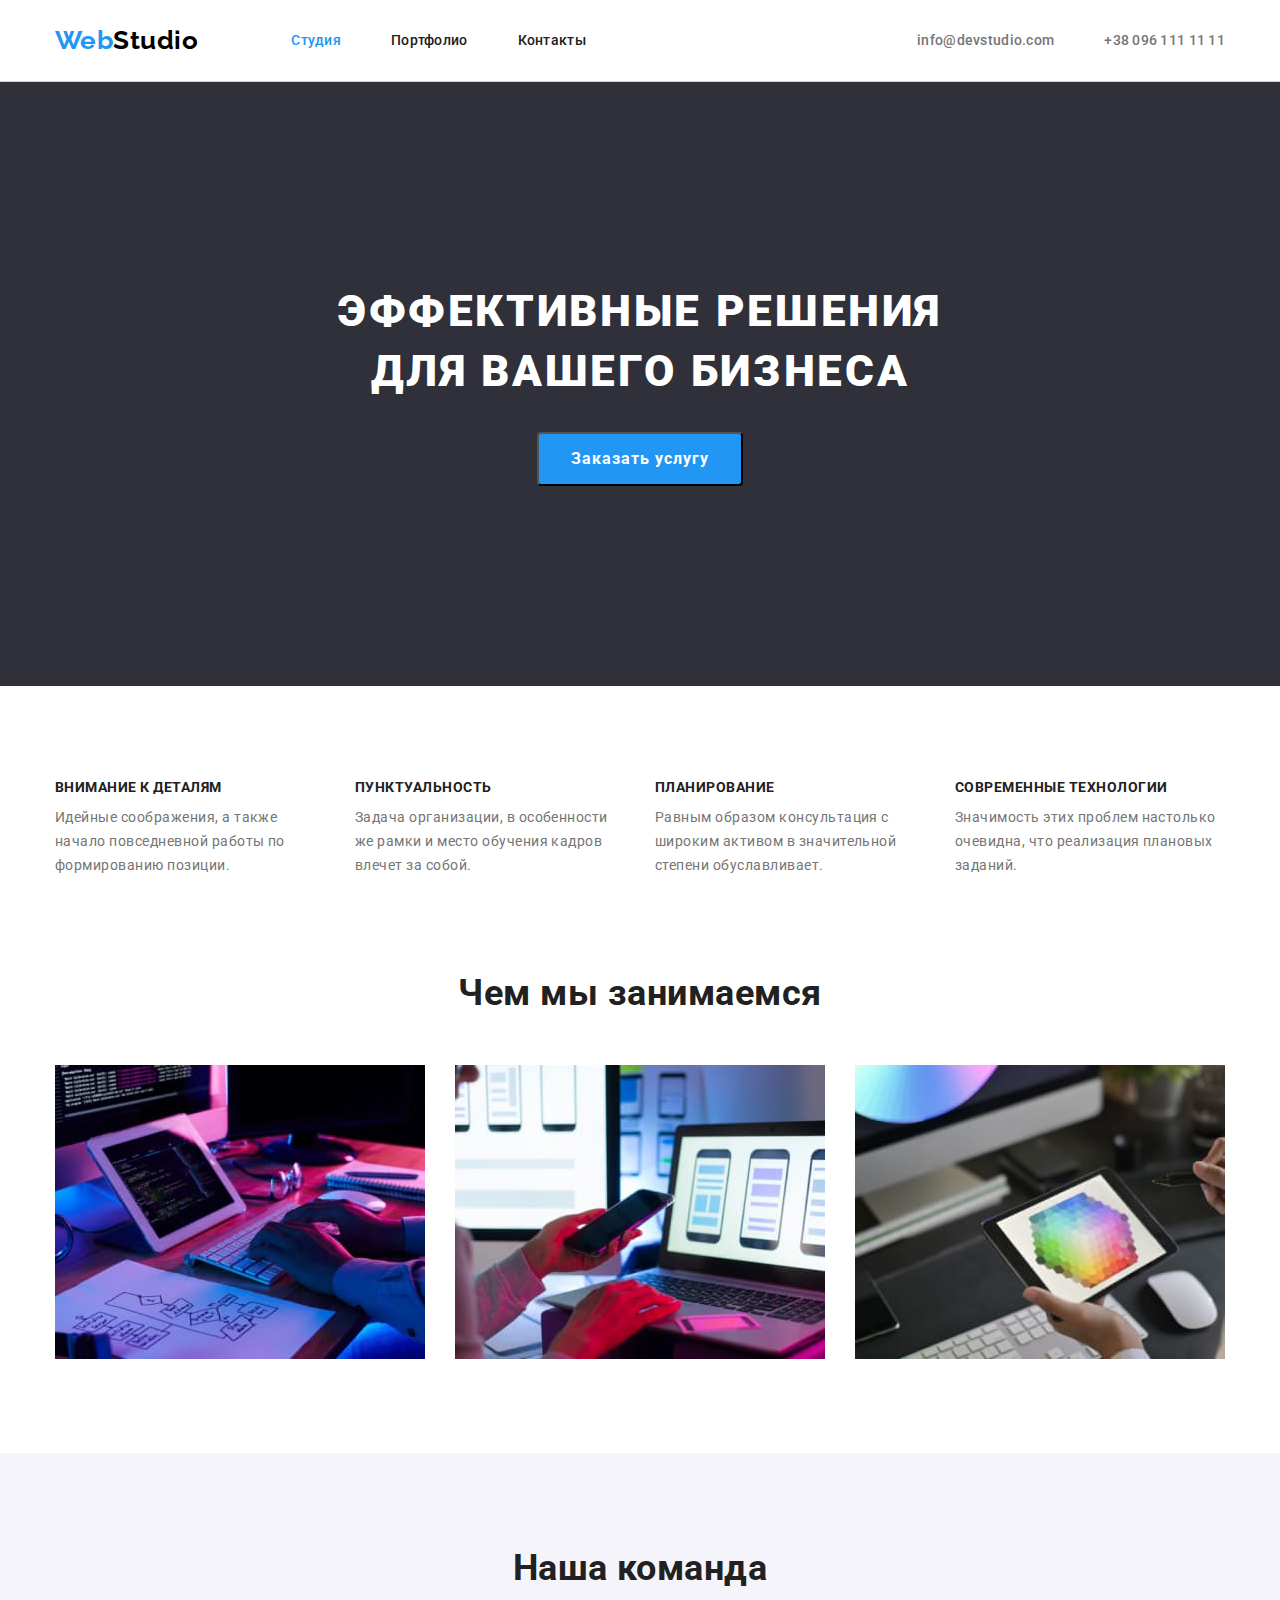
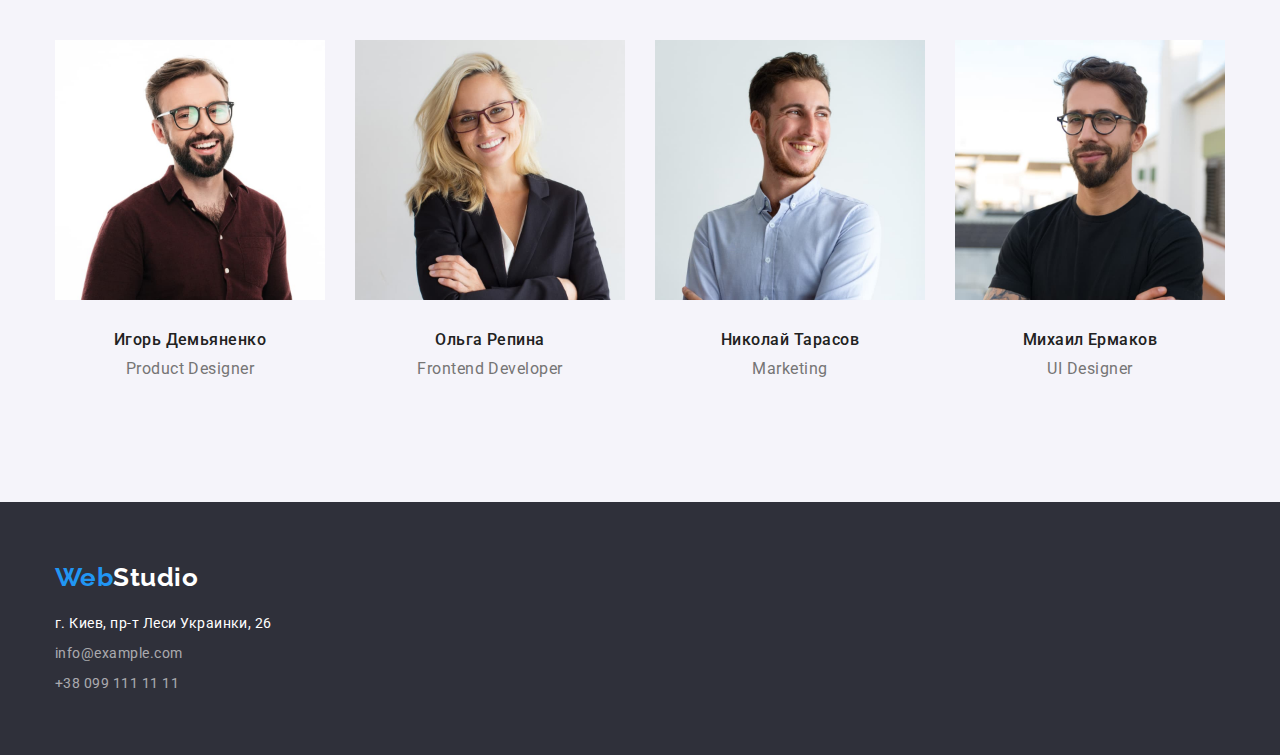
==== index.html @ 85ff2ab3 "Копія файлів з дз 3" ====
<!DOCTYPE html>
<html lang="ru">
<head>
    <meta charset="UTF-8">
    <meta http-equiv="X-UA-Compatible" content="IE=edge">
    <meta name="viewport" content="width=device-width, initial-scale=1.0">
    <link rel="preconnect" href="https://fonts.googleapis.com">
    <link rel="preconnect" href="https://fonts.gstatic.com" crossorigin>
    <link href="https://fonts.googleapis.com/css2?family=Raleway:wght@700&family=Roboto:wght@400;500;700;900&display=swap" rel="stylesheet">
    <link rel="stylesheet" href="https://cdnjs.cloudflare.com/ajax/libs/modern-normalize/1.1.0/modern-normalize.min.css">
    <title>WebStudio</title>
    <link rel="stylesheet" href="./css/styles.css"> 
</head>
<body>
    <header class="header-section">
    <div class="container header-container">
        <a href="" class="logo link" lang="en">Web<span class="header-logo">Studio</span></a>
        <nav>
            <ul class="list header-nav">
                <li class="nav-item"><a href="" class="header-link link current">Студия</a></li>
                <li class="nav-item"><a href="./portfolio.html" class="header-link link">Портфолио</a></li>
                <li class="nav-item"><a href="" class="header-link link">Контакты</a></li>
            </ul>
        </nav>
        <ul class="list header-cont">
            <li class="cont-item"><a href="malito:info@devstudio.com" class="header-contact link">info@devstudio.com</a></li>
            <li class="cont-item"><a href="tel:+380961111111" class="header-contact link">+38 096 111 11 11</a></li>
        </ul> 
    </div> 
    </header>
    <main>
        <section class="hero">
        <div class="container">
            <h1 class="hero-title">Эффективные решения<br>для вашего бизнеса</h1>
            <button type="button" class="button">Заказать услугу</button>
        </div>
        </section>
        <section class="section">
        <div class="container">
            <!-- Заголовок должен быть скрыт, в html <h2 hidden></h2> -->
            <h2 class="visualy-hidden">Особенности</h2>
            <ul class="list spesifics">
                <li class=" item-spesifics">
                    <h3 class="specifics-title">Внимание к деталям</h3>
                    <p class="specifics-text">Идейные соображения, а также начало повседневной работы по формированию позиции.</p>
                </li>
                <li class=" item-spesifics">
                    <h3 class="specifics-title">Пунктуальность</h3>
                    <p class="specifics-text">Задача организации, в особенности же рамки и место обучения кадров влечет за собой.</p>
                </li>
                <li class=" item-spesifics">
                    <h3 class="specifics-title">планирование</h3>
                    <p class="specifics-text">Равным образом консультация с широким активом в значительной степени обуславливает.</p>
                </li>
                <li class=" item-spesifics">
                    <h3 class="specifics-title">современные технологии</h3>
                    <p class="specifics-text">Значимость этих проблем настолько очевидна, что реализация плановых заданий.</p>
                </li>
            </ul>
        </div>
        </section>
        <section class="work">
        <div class="container">
            <h2 class="section-title">Чем мы занимаемся</h2>
            <ul class="list photo-work">
                <li class="photo-work-item"><img src="./images/box1.jpg" alt="Работа на планшете" width="370" height="294"></li>
                <li class="photo-work-item"><img src="./images/box2.jpg" alt="Работа с ноутом и телефоном" width="370" height="294"></li>
                <li class="photo-work-item"><img src="./images/box3.jpg" alt="Мозаика на планшете" width="370" height="294"></li>
            </ul>
        </div>
        </section>
        <section class="section team-section">
        <div class="container team">
            <h2 class="section-title">Наша команда</h2>
            <ul class="team-list list">
                <li class="team-item">
                    <img src="./images/img1.jpg" alt="Игорь Демьяненко" width="270" height="260">
                    <div class="team-cards">
                        <h3 class="photo-title">Игорь Демьяненко</h3>
                        <p class="photo-text" lang="en">Product Designer</p>
                    </div>
                </li>
                <li class="team-item">
                    <img src="./images/img2.jpg" alt="Ольга Репина" width="270" height="260">
                    <div class="team-cards">
                        <h3 class="photo-title">Ольга Репина</h3>
                        <p class="photo-text" lang="en">Frontend Developer</p>
                    </div>
                </li>
                <li class="team-item">
                    <img src="./images/img3.jpg" alt="Николай Тарасов" width="270" height="260">
                    <div class="team-cards">
                        <h3 class="photo-title">Николай Тарасов</h3>
                        <p class="photo-text" lang="en">Marketing</p>
                    </div>
                </li>
                <li class="team-item">
                    <img src="./images/img4.jpg" alt="Михаил Ермаков" width="270" height="260">
                    <div class="team-cards">
                        <h3 class="photo-title">Михаил Ермаков</h3>
                        <p class="photo-text" lang="en">UI Designer</p>
                    </div>
                </li>
            </ul>
        </div>
        </section>
    </main>
    <footer class="footer">
    <div class="container footer-section">
        <a href="" class="logo link logo-link" lang="en">Web<span class="footer-logo">Studio</span></a>
        <address>
            <ul class="list footer-list">
                <li class="footer-item"><a href="https://goo.gl/maps/xNYy4oC4myurMbKr9" class="footer-link link" target="_blank" rel="noopener noreferer nofollow">г. Киев, пр-т Леси Украинки, 26</a></li>
                <li class="footer-item"><a href="malito:info@example.com" class="footer-contact link">info@example.com</a></li>
                <li class="footer-item"><a href="tel:+380991111111" class="footer-contact link">+38 099 111 11 11</a></li>
            </ul>   
        </address>
    </div>
    </footer>
</body>
</html>
---- css/styles.css ----
/* цвет текста заголовков, ссылок #212121 */ 

/* основной цвет текста #757575 */

/* текст белый #FFFFFF */

/* цвет ссылок в футере тел., почта #FFFFFF99 */

/* цвет ссылок активных #2196F3 */

:root {
    --primary-text-color: #757575;
    --title-text-color: #212121;
    --accent-color: #2196F3;
    --light-text-color: #FFFFFF;
    --primary-bg-color: #FFFFFF;
    --dark-bg-color: #2F303A;
    --buttom-bg-color: #F5F4FA;  
}

html {
    box-sizing: border-box;
}

*,
*::before,
*::after {
    box-sizing: inherit;
}

body {
    font-family: Roboto, sans-serif;
    letter-spacing: 0.03em;
    background-color: var(--primary-bg-color);
    color: var(--primary-text-color);
}

h1,
h2,
h3,
h4,
h5,
h6,
p {
    margin: 0;
}

ul,
ol {
    padding-left: 0;
    margin: 0;
}
img {
    display: block;
}

.container {
    width: 1200px;
    padding-left: 15px;
    padding-right: 15px;
    margin: 0 auto;
    /* outline: 2px solid red; */
}
.list {
    list-style: none;
}
.link {
    text-decoration: none;
}
.visualy-hidden {
    position: absolute;
    white-space: nowrap;
    width: 1px;
    height: 1px;
    overflow: hidden;
    border: 0;
    padding: 0;
    clip: rect(0 0 0 0);
    clip-path: inset(50%);
    margin: -1px;
}
.section {
    padding-top: 94px;
    padding-bottom: 94px;
}
.logo {
    margin-right: 93px;
    color: var(--accent-color);
    font-family: 'Raleway';
    font-weight: 700;
    font-size: 26px;
    line-height: 1.2;
}

/* Header */

.header-section {
    padding: 25px 0px;
    border-bottom: 1px solid #cecece; 
}
.header-container {
    display: flex;
    align-items: center;
}
.header-logo {
    color: #000000;
} 
.header-nav {
    display: flex;
}
.header-nav .nav-item:not(:last-child) {
    margin-right: 50px;
}
.header-cont {
    display: flex;
    margin-left: auto;
}
.header-link {
    display: block;
    height: 16px;
    font-weight: 500;
    font-size: 14px;
    line-height: 1.14;
    letter-spacing: 0.02em;
    color: var(--title-text-color);
}
.header-link:hover,
.header-link:focus {
    color: var(--accent-color);
}
.current {
    color: var(--accent-color);
}
.header-cont .cont-item:not(:last-child) {
    margin-right: 50px;
}
.header-contact {
    font-weight: 500;
    font-size: 14px;
    line-height: 1.14;
    letter-spacing: 0.02em;
    color: var(--primary-text-color); 
}
.header-contact:hover,
.header-contact:focus {
    color: var(--accent-color);
}

/* Hero */
.hero {
    padding-top: 200px;
    padding-bottom: 200px;
    text-align: center;
    background-color: var(--dark-bg-color);
}
.hero-title {
    margin-bottom: 30px;
    font-weight: 900;
    font-size: 44px;
    line-height: 1.36;
    letter-spacing: 0.06em;
    text-transform: uppercase;
    color: var(--light-text-color);
}
.button {
    font-family: inherit;
    font-weight: 700;
    font-size: 16px;
    line-height: 1.88;
    letter-spacing: 0.06em;
    border-radius: 4px;
    padding: 10px 32px;
    color: var(--light-text-color);
    background-color: var(--accent-color);
    cursor: pointer;
}
.button-secondary {
    padding: 6px 22px;
    border-radius: 4px;
    border: transparent;
    font-family: inherit;
    font-weight: 500;
    font-size: 16px;
    line-height: 1.62;
    text-align: center;
    color: var(--title-text-color);
    background-color: var(--buttom-bg-color);
    cursor: pointer;
}
.button-secondary:hover,
.button-secondary:focus {
    color: var(--light-text-color);
    background-color: var(--accent-color);
}
.porfolio-button {
    display: flex;
    justify-content: center;
    margin-bottom: 50px;
}
.porfolio-button .portfolio-item-btn:not(:last-child) {
    margin-right: 8px;
}
/* Section Особенности*/
.spesifics {
    display: flex;
}
.spesifics .item-spesifics:not(:last-child) {
    margin-right: 30px;
}
.item-spesifics {
    width: 270px;
}
.section-title {
    margin-bottom: 50px;
    font-size: 36px;
    line-height: 1.2;
    text-align: center;
    color: var(--title-text-color);
}
/* Webstudio gallery*/

.specifics-title {
    margin-bottom: 10px;
    font-size: 14px;
    line-height: 1.14;
    text-transform: uppercase;
    color: var(--title-text-color);
}
.specifics-text {
    font-size: 14px;
    line-height: 1.71;
}
.work {
    padding-bottom: 94px;
}
.photo-work {
    display: flex;
}
.photo-work .photo-work-item:not(:last-child) {
   margin-right: 30px;
}
.team-section {
    background-color: #f5f4fa;
}
.team-list {
    display: flex;
}
.team-item {
    width: 270px;
}
.team-list .team-item:not(:last-child) {
    margin-right: 30px;
}
.team-cards {
    padding: 30px 0px;
}
.photo-title {
    margin-bottom: 10px;
    text-align: center;
    font-weight: 500;
    font-size: 16px;
    line-height: 1.2;
    color: var(--title-text-color);
}
.photo-text {
    text-align: center;
    font-size: 16px;
    line-height: 1.2;
}

/* Portfolio */

.portfolio-list {
    display: flex;
    flex-wrap: wrap;
    margin-left: -30px;
    margin-top: -30px;
}
.portfolio-item {
    width: calc(100% / 3 - 30px);
    margin-left: 30px;
    margin-top: 30px;
}
.portfolio-cards {
    padding: 20px 24px 20px;
    border: 1px solid #eeeeee;
    
}
.portfolio-title {
    height: 36px;
    margin-bottom: 4px;

    font-size: 18px;
    line-height: 2.0;
    letter-spacing: 0.06em;
    color: var(--title-text-color);
}
.portfolio-text {
    height: 30px;

    font-size: 16px;
    line-height: 1.88;
}

/* Footer */
.footer {
    padding: 60px 0px; 
    background-color: var(--dark-bg-color);
}

.logo-link {
    display: block;
    margin-bottom: 20px;
}
.footer-logo {
    color: #FFFFFF;
}

address {
    font-style: normal;
}
.footer-list .footer-item:not(:last-child) {
    margin-bottom: 9px;
}
.footer-item {
    height: 21px;
}
.footer-link {
    font-size: 14px;
    line-height: 1.71px;
    color: var(--light-text-color);
}
.footer-link:hover,
.footer-link:focus {
    color: var(--accent-color);
}
.footer-contact {
    font-size: 14px;
    line-height: 1.71px;
    color: rgba(255, 255, 255, 0.6);
}
.footer-contact:hover,
.footer-contact:focus {
    color: var(--accent-color)
}
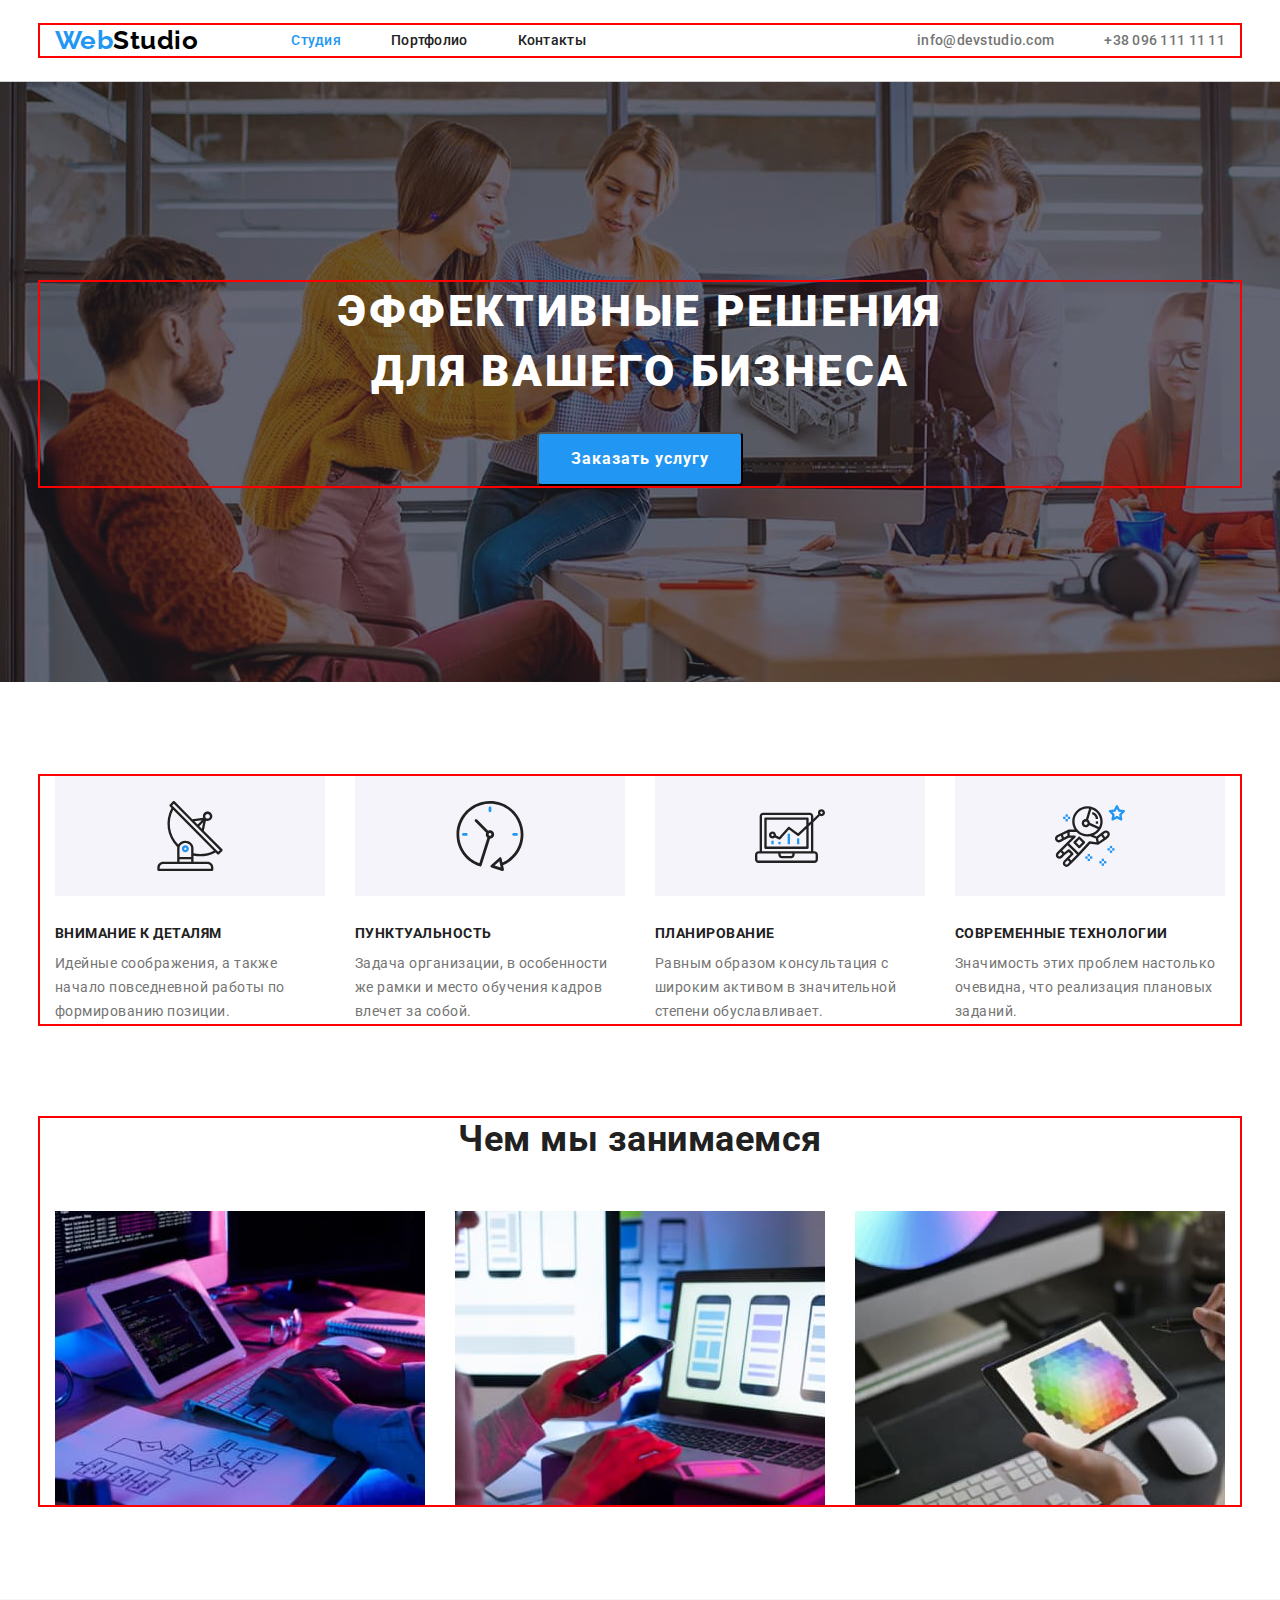
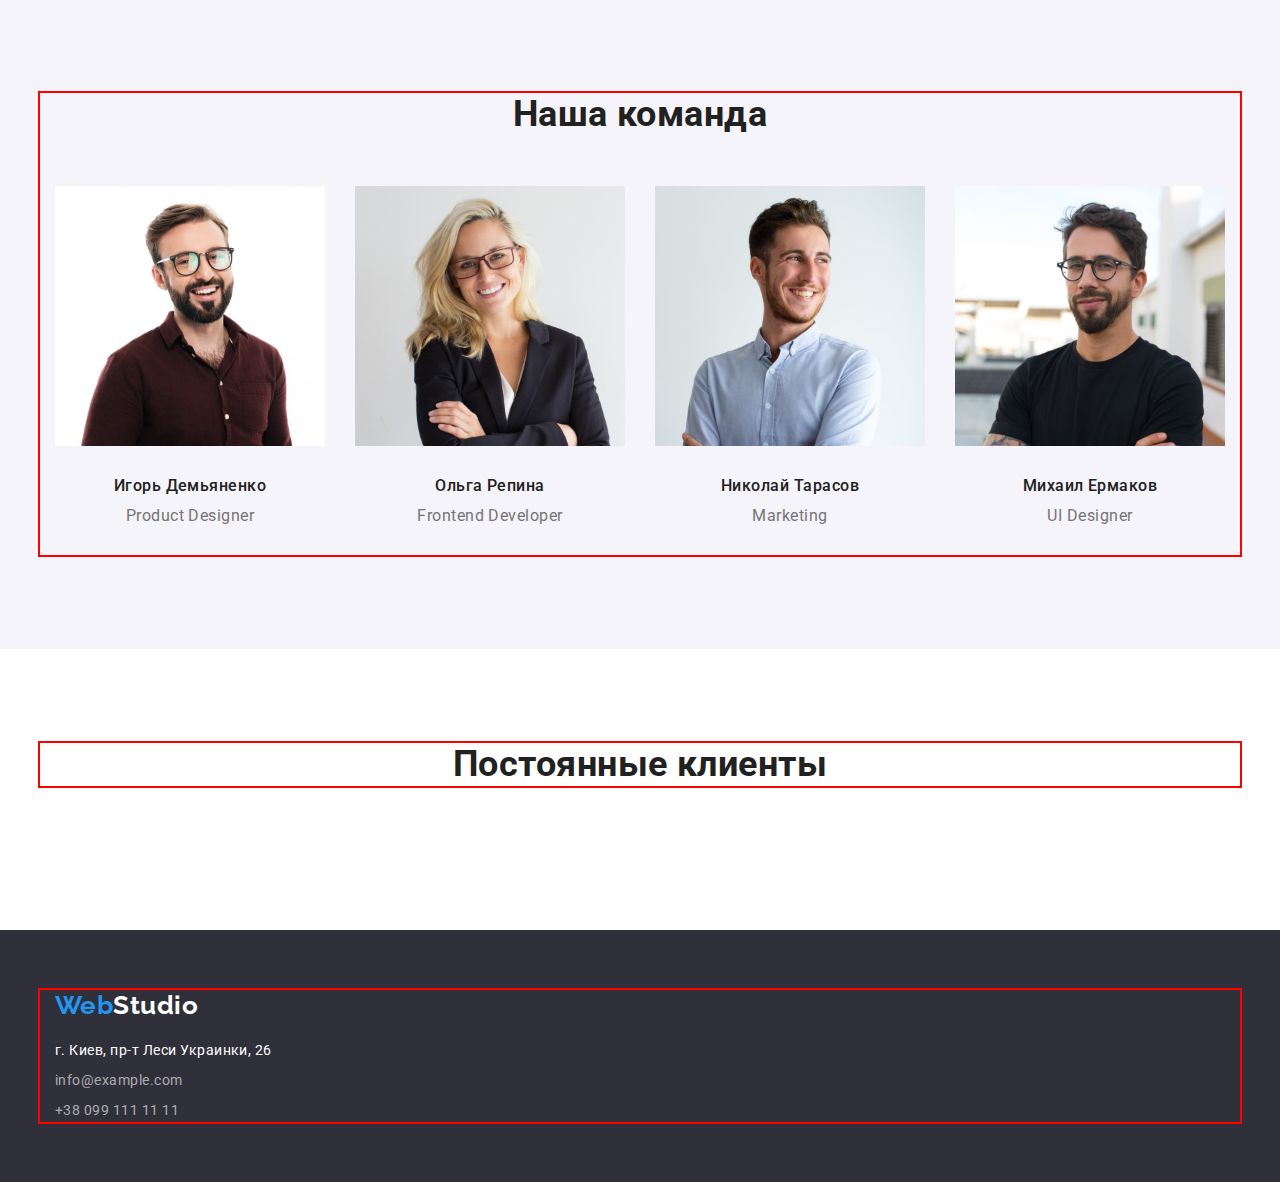
==== commit 74824e90: "Декорація hero, іконки секції 1" ====
--- a/index.html
+++ b/index.html
@@ -23,8 +23,8 @@
             </ul>
         </nav>
         <ul class="list header-cont">
-            <li class="cont-item"><a href="malito:info@devstudio.com" class="header-contact link">info@devstudio.com</a></li>
-            <li class="cont-item"><a href="tel:+380961111111" class="header-contact link">+38 096 111 11 11</a></li>
+            <li class="cont-item icon-envelope"><a href="malito:info@devstudio.com" class="header-contact link">info@devstudio.com</a></li>
+            <li class="cont-item icon-smartphone"><a href="tel:+380961111111" class="header-contact link">+38 096 111 11 11</a></li>
         </ul> 
     </div> 
     </header>
@@ -40,19 +40,19 @@
             <!-- Заголовок должен быть скрыт, в html <h2 hidden></h2> -->
             <h2 class="visualy-hidden">Особенности</h2>
             <ul class="list spesifics">
-                <li class=" item-spesifics">
+                <li class=" item-spesifics icon-antenna">
                     <h3 class="specifics-title">Внимание к деталям</h3>
                     <p class="specifics-text">Идейные соображения, а также начало повседневной работы по формированию позиции.</p>
                 </li>
-                <li class=" item-spesifics">
+                <li class=" item-spesifics icon-clock">
                     <h3 class="specifics-title">Пунктуальность</h3>
                     <p class="specifics-text">Задача организации, в особенности же рамки и место обучения кадров влечет за собой.</p>
                 </li>
-                <li class=" item-spesifics">
+                <li class=" item-spesifics icon-diagram">
                     <h3 class="specifics-title">планирование</h3>
                     <p class="specifics-text">Равным образом консультация с широким активом в значительной степени обуславливает.</p>
                 </li>
-                <li class=" item-spesifics">
+                <li class=" item-spesifics icon-astronaut">
                     <h3 class="specifics-title">современные технологии</h3>
                     <p class="specifics-text">Значимость этих проблем настолько очевидна, что реализация плановых заданий.</p>
                 </li>
@@ -104,6 +104,19 @@
             </ul>
         </div>
         </section>
+        <section class="section">
+            <div class="container clients">
+                <h2 class="section-title">Постоянные клиенты</h2>
+                <ul class="list">
+                    <li><a href=""></a></li>
+                    <li><a href=""></a></li>
+                    <li><a href=""></a></li>
+                    <li><a href=""></a></li>
+                    <li><a href=""></a></li>
+                    <li><a href=""></a></li>
+                </ul>
+            </div>
+        </section>
     </main>
     <footer class="footer">
     <div class="container footer-section">
--- a/css/styles.css
+++ b/css/styles.css
@@ -59,7 +59,7 @@
     padding-left: 15px;
     padding-right: 15px;
     margin: 0 auto;
-    /* outline: 2px solid red; */
+    outline: 2px solid red;
 }
 .list {
     list-style: none;
@@ -139,7 +139,7 @@
     font-size: 14px;
     line-height: 1.14;
     letter-spacing: 0.02em;
-    color: var(--primary-text-color); 
+    color: var(--primary-text-color);
 }
 .header-contact:hover,
 .header-contact:focus {
@@ -148,10 +148,19 @@
 
 /* Hero */
 .hero {
+    height: 600px;
+    max-width: 1600px;
+    margin-left: auto;
+    margin-right: auto;
     padding-top: 200px;
     padding-bottom: 200px;
     text-align: center;
-    background-color: var(--dark-bg-color);
+    background-color: #C4C4C4;
+    background-image: linear-gradient(
+        rgba(47, 48, 58, 0.4),
+        rgba(47, 48, 58, 0.4)
+        ),
+        url(../images/hero-bg.jpg);
 }
 .hero-title {
     margin-bottom: 30px;
@@ -210,6 +219,29 @@
 .item-spesifics {
     width: 270px;
 }
+.item-spesifics::before {
+   display: block;
+    content: "";
+    height: 120px;
+    margin-bottom: 30px;
+    /* outline: 1px solid #d71b1b; */
+    background-size: 70px;
+    background-repeat: no-repeat;
+    background-position: center;
+    background-color: var(--buttom-bg-color)
+}
+.item-spesifics.icon-antenna::before {
+    background-image: url(../images/antenna\ 1.svg);
+}
+.item-spesifics.icon-clock::before {
+    background-image: url(../images/clock\ 1.svg);
+}
+.item-spesifics.icon-diagram::before {
+    background-image: url(../images/diagram\ 1.svg);
+}
+.item-spesifics.icon-astronaut::before {
+    background-image: url(../images/astronaut\ 1.svg);
+}
 .section-title {
     margin-bottom: 50px;
     font-size: 36px;
@@ -267,6 +299,8 @@
     font-size: 16px;
     line-height: 1.2;
 }
+.clients {
+}
 
 /* Portfolio */
 
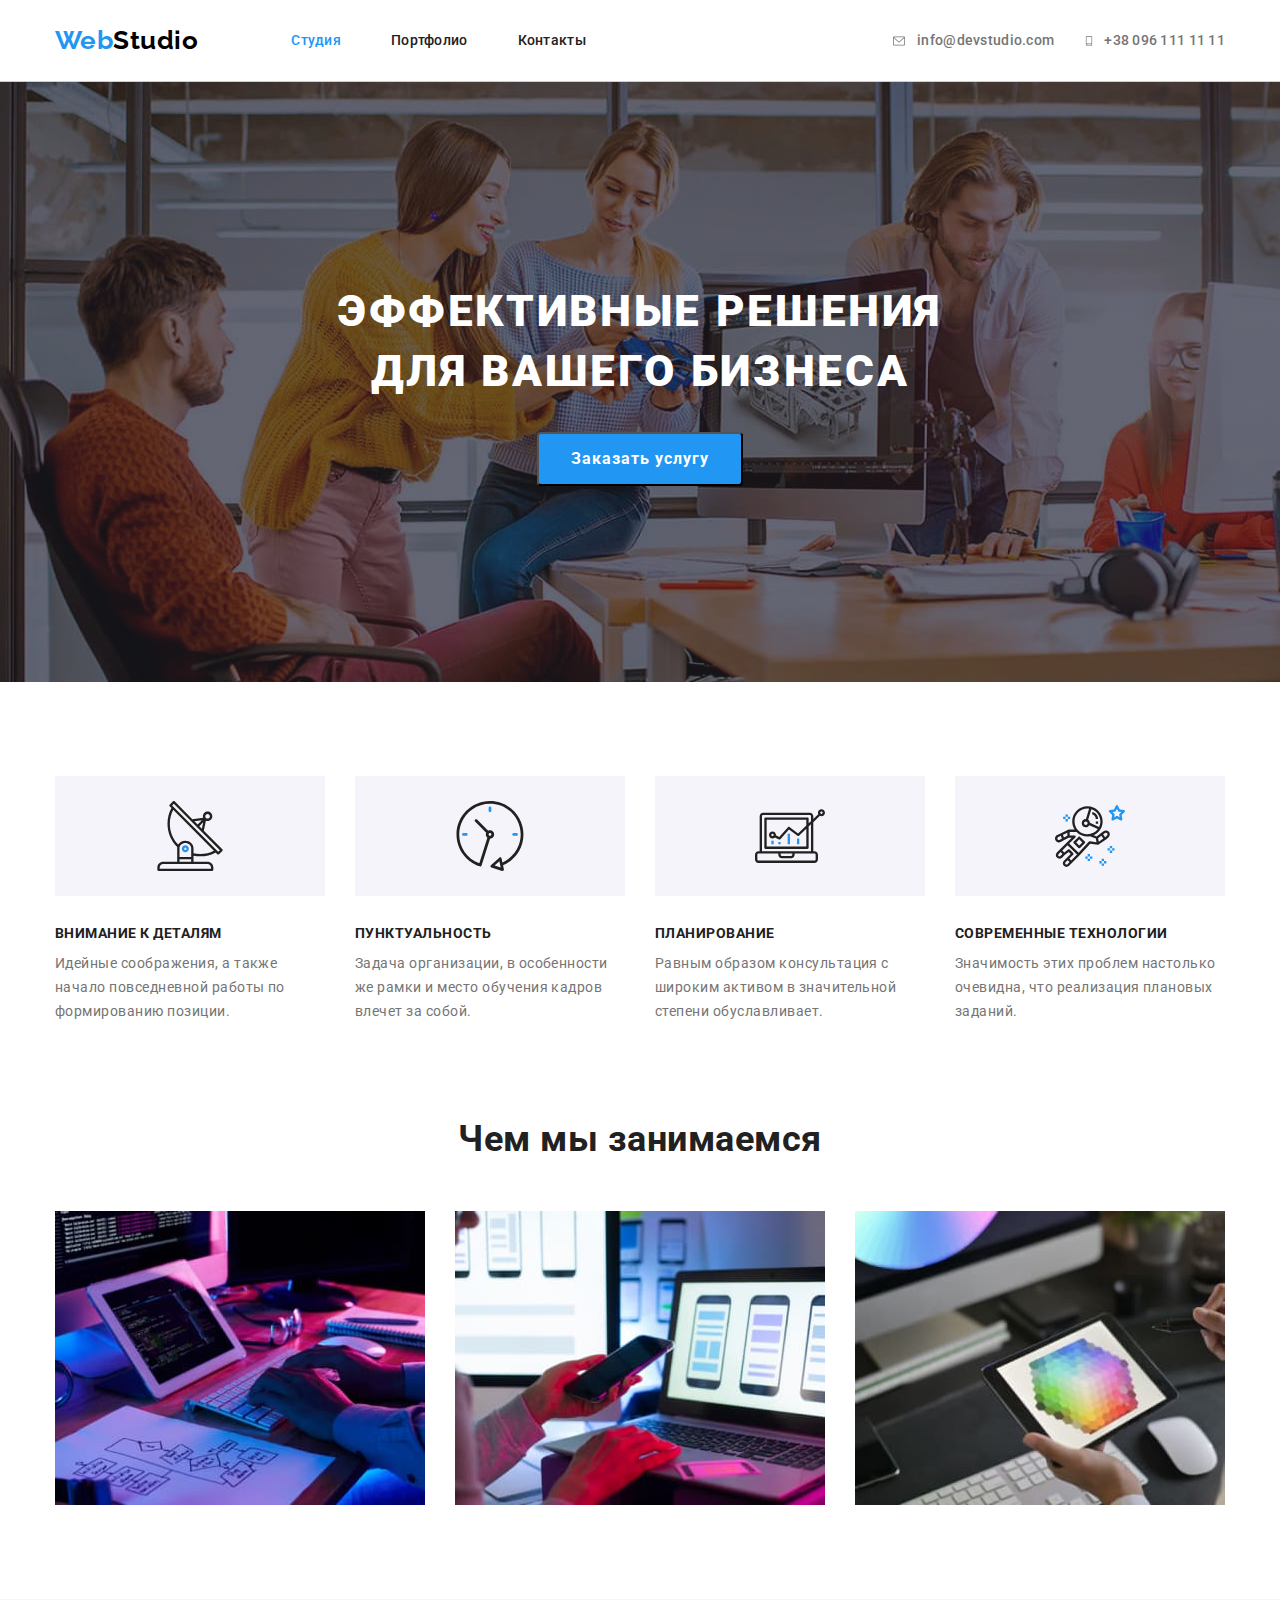
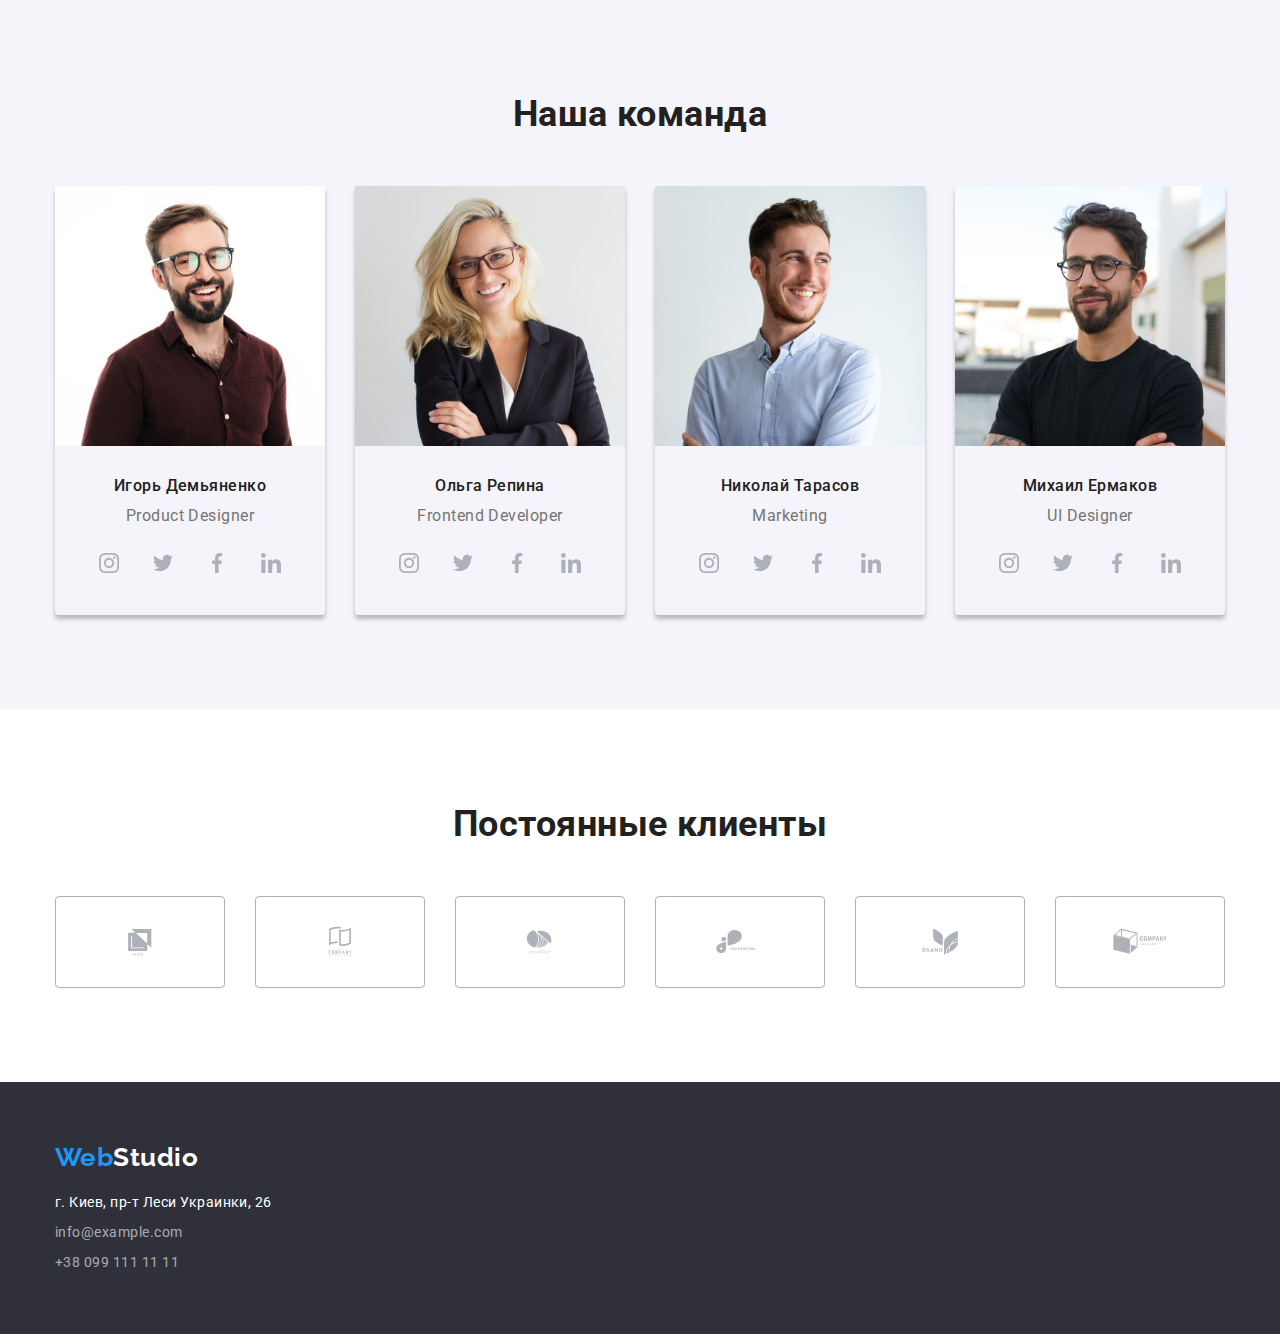
==== commit 824b13c2: "стилізація іконок, спрайт" ====
--- a/index.html
+++ b/index.html
@@ -23,8 +23,14 @@
             </ul>
         </nav>
         <ul class="list header-cont">
-            <li class="cont-item icon-envelope"><a href="malito:info@devstudio.com" class="header-contact link">info@devstudio.com</a></li>
-            <li class="cont-item icon-smartphone"><a href="tel:+380961111111" class="header-contact link">+38 096 111 11 11</a></li>
+            <li class="cont-item"><a href="malito:info@devstudio.com" class="header-contact link">
+                <svg class="icon-header" width="16" height="12">
+                    <use href="./images/icons.svg#icon-envelope"></use>
+                 </svg>info@devstudio.com</a></li>
+            <li class="cont-item"><a href="tel:+380961111111" class="header-contact link">
+                <svg class="icon-header" width="10" height="16">
+                    <use href="./images/icons.svg#icon-smartphone"></use>
+                </svg>+38 096 111 11 11</a></li>
         </ul> 
     </div> 
     </header>
@@ -40,19 +46,39 @@
             <!-- Заголовок должен быть скрыт, в html <h2 hidden></h2> -->
             <h2 class="visualy-hidden">Особенности</h2>
             <ul class="list spesifics">
-                <li class=" item-spesifics icon-antenna">
+                <li class=" item-spesifics">
+                    <div class="container-spesifics">
+                        <svg class="icon-spesifics" width="70" height="70">
+                            <use href="./images/icons.svg#icon-antenna"></use>
+                        </svg>
+                    </div>
                     <h3 class="specifics-title">Внимание к деталям</h3>
                     <p class="specifics-text">Идейные соображения, а также начало повседневной работы по формированию позиции.</p>
                 </li>
-                <li class=" item-spesifics icon-clock">
+                <li class=" item-spesifics">
+                    <div class="container-spesifics">
+                        <svg class="icon-spesifics" width="70" height="70">
+                            <use href="./images/icons.svg#icon-clock"></use>
+                        </svg>
+                    </div>
                     <h3 class="specifics-title">Пунктуальность</h3>
                     <p class="specifics-text">Задача организации, в особенности же рамки и место обучения кадров влечет за собой.</p>
                 </li>
-                <li class=" item-spesifics icon-diagram">
+                <li class=" item-spesifics">
+                    <div class="container-spesifics">
+                        <svg class="icon-spesifics" width="70" height="70">
+                            <use href="./images/icons.svg#icon-diagram"></use>
+                        </svg>
+                    </div>
                     <h3 class="specifics-title">планирование</h3>
                     <p class="specifics-text">Равным образом консультация с широким активом в значительной степени обуславливает.</p>
                 </li>
-                <li class=" item-spesifics icon-astronaut">
+                <li class=" item-spesifics">
+                    <div class="container-spesifics">
+                        <svg class="icon-spesifics" width="70" height="70">
+                            <use href="./images/icons.svg#icon-astronaut"></use>
+                        </svg>
+                    </div>
                     <h3 class="specifics-title">современные технологии</h3>
                     <p class="specifics-text">Значимость этих проблем настолько очевидна, что реализация плановых заданий.</p>
                 </li>
@@ -78,6 +104,36 @@
                     <div class="team-cards">
                         <h3 class="photo-title">Игорь Демьяненко</h3>
                         <p class="photo-text" lang="en">Product Designer</p>
+                        <ul class="team-soc-list list">
+                            <li class="team-soc">
+                                <a href="" class="team-soc-link">
+                                    <svg class="icon-soc-team" width="20" heigt="20">
+                                        <use href="./images/icons.svg#icon-instagram"></use>
+                                    </svg>
+                                </a>
+                             </li>
+                             <li class="team-soc">
+                                <a href="" class="team-soc-link">
+                                    <svg class="icon-soc-team" width="20" heigt="20">
+                                        <use href="./images/icons.svg#icon-twitter"></use>
+                                    </svg>
+                                </a>
+                             </li>
+                             <li class="team-soc">
+                                <a href="" class="team-soc-link">
+                                    <svg class="icon-soc-team" width="20" heigt="20">
+                                        <use href="./images/icons.svg#icon-facebook"></use>
+                                    </svg>
+                                </a>
+                             </li>
+                             <li class="team-soc">
+                                <a href="" class="team-soc-link">
+                                    <svg class="icon-soc-team" width="20" heigt="20">
+                                        <use href="./images/icons.svg#icon-linkedin"></use>
+                                    </svg>
+                                </a>
+                             </li>
+                        </ul>
                     </div>
                 </li>
                 <li class="team-item">
@@ -85,6 +141,36 @@
                     <div class="team-cards">
                         <h3 class="photo-title">Ольга Репина</h3>
                         <p class="photo-text" lang="en">Frontend Developer</p>
+                        <ul class="team-soc-list list">
+                            <li class="team-soc">
+                                <a href="" class="team-soc-link">
+                                    <svg class="icon-soc-team" width="20" heigt="20">
+                                        <use href="./images/icons.svg#icon-instagram"></use>
+                                    </svg>
+                                </a>
+                             </li>
+                             <li class="team-soc">
+                                <a href="" class="team-soc-link">
+                                    <svg class="icon-soc-team" width="20" heigt="20">
+                                        <use href="./images/icons.svg#icon-twitter"></use>
+                                    </svg>
+                                </a>
+                             </li>
+                             <li class="team-soc">
+                                <a href="" class="team-soc-link">
+                                    <svg class="icon-soc-team" width="20" heigt="20">
+                                        <use href="./images/icons.svg#icon-facebook"></use>
+                                    </svg>
+                                </a>
+                             </li>
+                             <li class="team-soc">
+                                <a href="" class="team-soc-link">
+                                    <svg class="icon-soc-team" width="20" heigt="20">
+                                        <use href="./images/icons.svg#icon-linkedin"></use>
+                                    </svg>
+                                </a>
+                             </li>
+                        </ul>
                     </div>
                 </li>
                 <li class="team-item">
@@ -92,6 +178,36 @@
                     <div class="team-cards">
                         <h3 class="photo-title">Николай Тарасов</h3>
                         <p class="photo-text" lang="en">Marketing</p>
+                        <ul class="team-soc-list list">
+                            <li class="team-soc">
+                                <a href="" class="team-soc-link">
+                                    <svg class="icon-soc-team" width="20" heigt="20">
+                                        <use href="./images/icons.svg#icon-instagram"></use>
+                                    </svg>
+                                </a>
+                             </li>
+                             <li class="team-soc">
+                                <a href="" class="team-soc-link">
+                                    <svg class="icon-soc-team" width="20" heigt="20">
+                                        <use href="./images/icons.svg#icon-twitter"></use>
+                                    </svg>
+                                </a>
+                             </li>
+                             <li class="team-soc">
+                                <a href="" class="team-soc-link">
+                                    <svg class="icon-soc-team" width="20" heigt="20">
+                                        <use href="./images/icons.svg#icon-facebook"></use>
+                                    </svg>
+                                </a>
+                             </li>
+                             <li class="team-soc">
+                                <a href="" class="team-soc-link">
+                                    <svg class="icon-soc-team" width="20" heigt="20">
+                                        <use href="./images/icons.svg#icon-linkedin"></use>
+                                    </svg>
+                                </a>
+                             </li>
+                        </ul>
                     </div>
                 </li>
                 <li class="team-item">
@@ -99,6 +215,36 @@
                     <div class="team-cards">
                         <h3 class="photo-title">Михаил Ермаков</h3>
                         <p class="photo-text" lang="en">UI Designer</p>
+                        <ul class="team-soc-list list">
+                            <li class="team-soc">
+                                <a href="" class="team-soc-link">
+                                    <svg class="icon-soc-team" width="20" heigt="20">
+                                        <use href="./images/icons.svg#icon-instagram"></use>
+                                    </svg>
+                                </a>
+                             </li>
+                             <li class="team-soc">
+                                <a href="" class="team-soc-link">
+                                    <svg class="icon-soc-team" width="20" heigt="20">
+                                        <use href="./images/icons.svg#icon-twitter"></use>
+                                    </svg>
+                                </a>
+                             </li>
+                             <li class="team-soc">
+                                <a href="" class="team-soc-link">
+                                    <svg class="icon-soc-team" width="20" heigt="20">
+                                        <use href="./images/icons.svg#icon-facebook"></use>
+                                    </svg>
+                                </a>
+                             </li>
+                             <li class="team-soc">
+                                <a href="" class="team-soc-link">
+                                    <svg class="icon-soc-team" width="20" heigt="20">
+                                        <use href="./images/icons.svg#icon-linkedin"></use>
+                                    </svg>
+                                </a>
+                             </li>
+                        </ul>
                     </div>
                 </li>
             </ul>
@@ -107,13 +253,49 @@
         <section class="section">
             <div class="container clients">
                 <h2 class="section-title">Постоянные клиенты</h2>
-                <ul class="list">
-                    <li><a href=""></a></li>
-                    <li><a href=""></a></li>
-                    <li><a href=""></a></li>
-                    <li><a href=""></a></li>
-                    <li><a href=""></a></li>
-                    <li><a href=""></a></li>
+                <ul class="list client-list">
+                    <li class="client-item">
+                        <a href="" class="client-link">
+                            <svg class="icon-client" width="106" height="60">
+                                <use href="./images/icons.svg#icon-Logo1"></use>
+                            </svg>
+                         </a>
+                    </li>
+                    <li class="client-item">
+                        <a href="" class="client-link">
+                            <svg class="icon-client" width="106" height="60">
+                                <use href="./images/icons.svg#icon-Logo2"></use>
+                            </svg>
+                         </a>
+                    </li>
+                    <li class="client-item">
+                        <a href="" class="client-link">
+                            <svg class="icon-client" width="106" height="60">
+                                <use href="./images/icons.svg#icon-Logo3"></use>
+                            </svg>
+                         </a>
+                    </li>
+                    <li class="client-item">
+                        <a href="" class="client-link">
+                            <svg class="icon-client" width="106" height="60">
+                                <use href="./images/icons.svg#icon-Logo4"></use>
+                            </svg>
+                         </a>
+                    </li>
+                    <li class="client-item">
+                        <a href="" class="client-link">
+                            <svg class="icon-client" width="106" height="60">
+                                <use href="./images/icons.svg#icon-Logo5"></use>
+                            </svg>
+                         </a>
+                    </li>
+                    <li class="client-item">
+                        <a href="" class="client-link">
+                            <svg class="icon-client" width="106" height="60">
+                                <use href="./images/icons.svg#icon-Logo6"></use>
+                            </svg>
+                         </a>
+                    </li>
                 </ul>
             </div>
         </section>
--- a/css/styles.css
+++ b/css/styles.css
@@ -59,7 +59,7 @@
     padding-left: 15px;
     padding-right: 15px;
     margin: 0 auto;
-    outline: 2px solid red;
+    /* outline: 2px solid red; */
 }
 .list {
     list-style: none;
@@ -132,9 +132,11 @@
     color: var(--accent-color);
 }
 .header-cont .cont-item:not(:last-child) {
-    margin-right: 50px;
+    margin-right: 30px;
 }
 .header-contact {
+    display: flex;
+    align-items: center;
     font-weight: 500;
     font-size: 14px;
     line-height: 1.14;
@@ -144,6 +146,10 @@
 .header-contact:hover,
 .header-contact:focus {
     color: var(--accent-color);
+}
+.icon-header {
+    margin-right: 10px;
+    fill: currentColor;
 }
 
 /* Hero */
@@ -200,6 +206,7 @@
 .button-secondary:focus {
     color: var(--light-text-color);
     background-color: var(--accent-color);
+    box-shadow: 0px 4px 4px 0px rgba(0, 0, 0, 0.25);
 }
 .porfolio-button {
     display: flex;
@@ -219,28 +226,14 @@
 .item-spesifics {
     width: 270px;
 }
-.item-spesifics::before {
-   display: block;
-    content: "";
+.container-spesifics {
+    display: flex;
     height: 120px;
+    justify-content: center;
+    align-items: center;
     margin-bottom: 30px;
-    /* outline: 1px solid #d71b1b; */
-    background-size: 70px;
-    background-repeat: no-repeat;
-    background-position: center;
-    background-color: var(--buttom-bg-color)
-}
-.item-spesifics.icon-antenna::before {
-    background-image: url(../images/antenna\ 1.svg);
-}
-.item-spesifics.icon-clock::before {
-    background-image: url(../images/clock\ 1.svg);
-}
-.item-spesifics.icon-diagram::before {
-    background-image: url(../images/diagram\ 1.svg);
-}
-.item-spesifics.icon-astronaut::before {
-    background-image: url(../images/astronaut\ 1.svg);
+    background-color: var(--buttom-bg-color); 
+
 }
 .section-title {
     margin-bottom: 50px;
@@ -279,6 +272,8 @@
 }
 .team-item {
     width: 270px;
+    box-shadow: 0px 4px 4px 0px rgba(0, 0, 0, 0.25);
+    border-radius: 4px;
 }
 .team-list .team-item:not(:last-child) {
     margin-right: 30px;
@@ -295,13 +290,70 @@
     color: var(--title-text-color);
 }
 .photo-text {
+    margin-bottom: 16px;
     text-align: center;
     font-size: 16px;
     line-height: 1.2;
 }
-.clients {
-}
-
+.team-soc-list {
+    display: flex;
+    justify-content: center;
+}
+.team-soc {
+    display: flex;
+}
+.team-soc + .team-soc {
+    margin-left: 10px;
+}
+.team-soc-link {
+    display: flex;
+    justify-content: center;
+    width: 44px;
+    height: 44px;
+    border-radius: 50%;
+    color: #afb1b8;
+}
+.team-soc-link:hover {
+    background-color: var(--accent-color);
+    color: #FFFFFF;
+}
+.icon-soc-team {
+    fill: currentColor;
+}
+.icon-soc-team:hover {
+    fill: currentColor;
+}
+/* .icon-soc-team:hover {
+    fill: currentColor; */
+/* } */
+/* Постоянные клиенты */
+.client-list {
+    display: flex;
+}
+.client-item + .client-item {
+    margin-left: 30px;
+}
+.client-link {
+    display: flex;
+    width: 170px;
+    height: 92px;
+    border: 1px solid #afb1b8;
+    border-radius: 4px;
+    justify-content: center;
+    align-items: center;
+    cursor: pointer;
+    color: #afb1b8;
+}
+.client-link:hover {
+    border: solid var(--accent-color);
+    color: var(--accent-color);
+}
+.icon-client {
+    fill: currentColor;
+}
+.icon-client:hover {
+    fill: currentColor;
+}
 /* Portfolio */
 
 .portfolio-list {
@@ -315,9 +367,14 @@
     margin-left: 30px;
     margin-top: 30px;
 }
+.portfolio-item:hover {
+    cursor: pointer;
+    box-shadow: 0px 4px 4px 0px rgba(0, 0, 0, 0.25);
+}
 .portfolio-cards {
     padding: 20px 24px 20px;
     border: 1px solid #eeeeee;
+    border-top: none;
     
 }
 .portfolio-title {
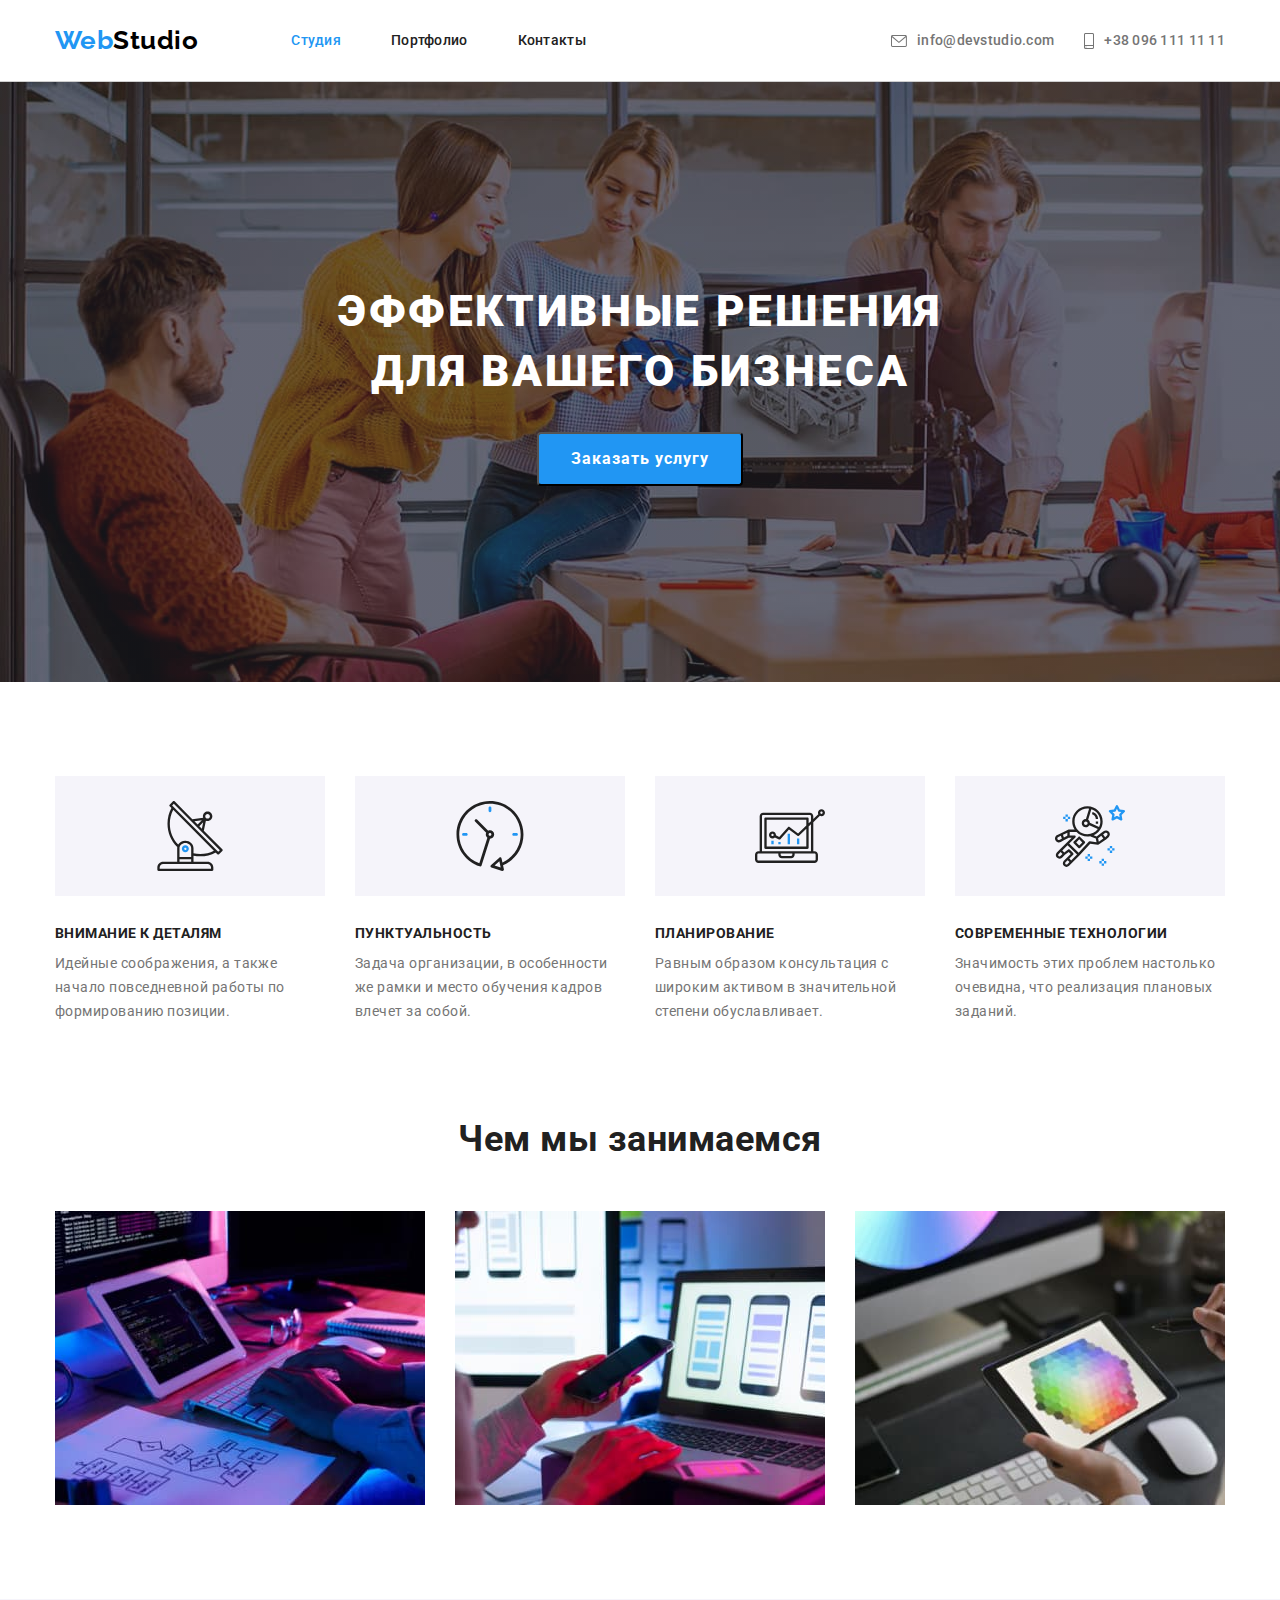
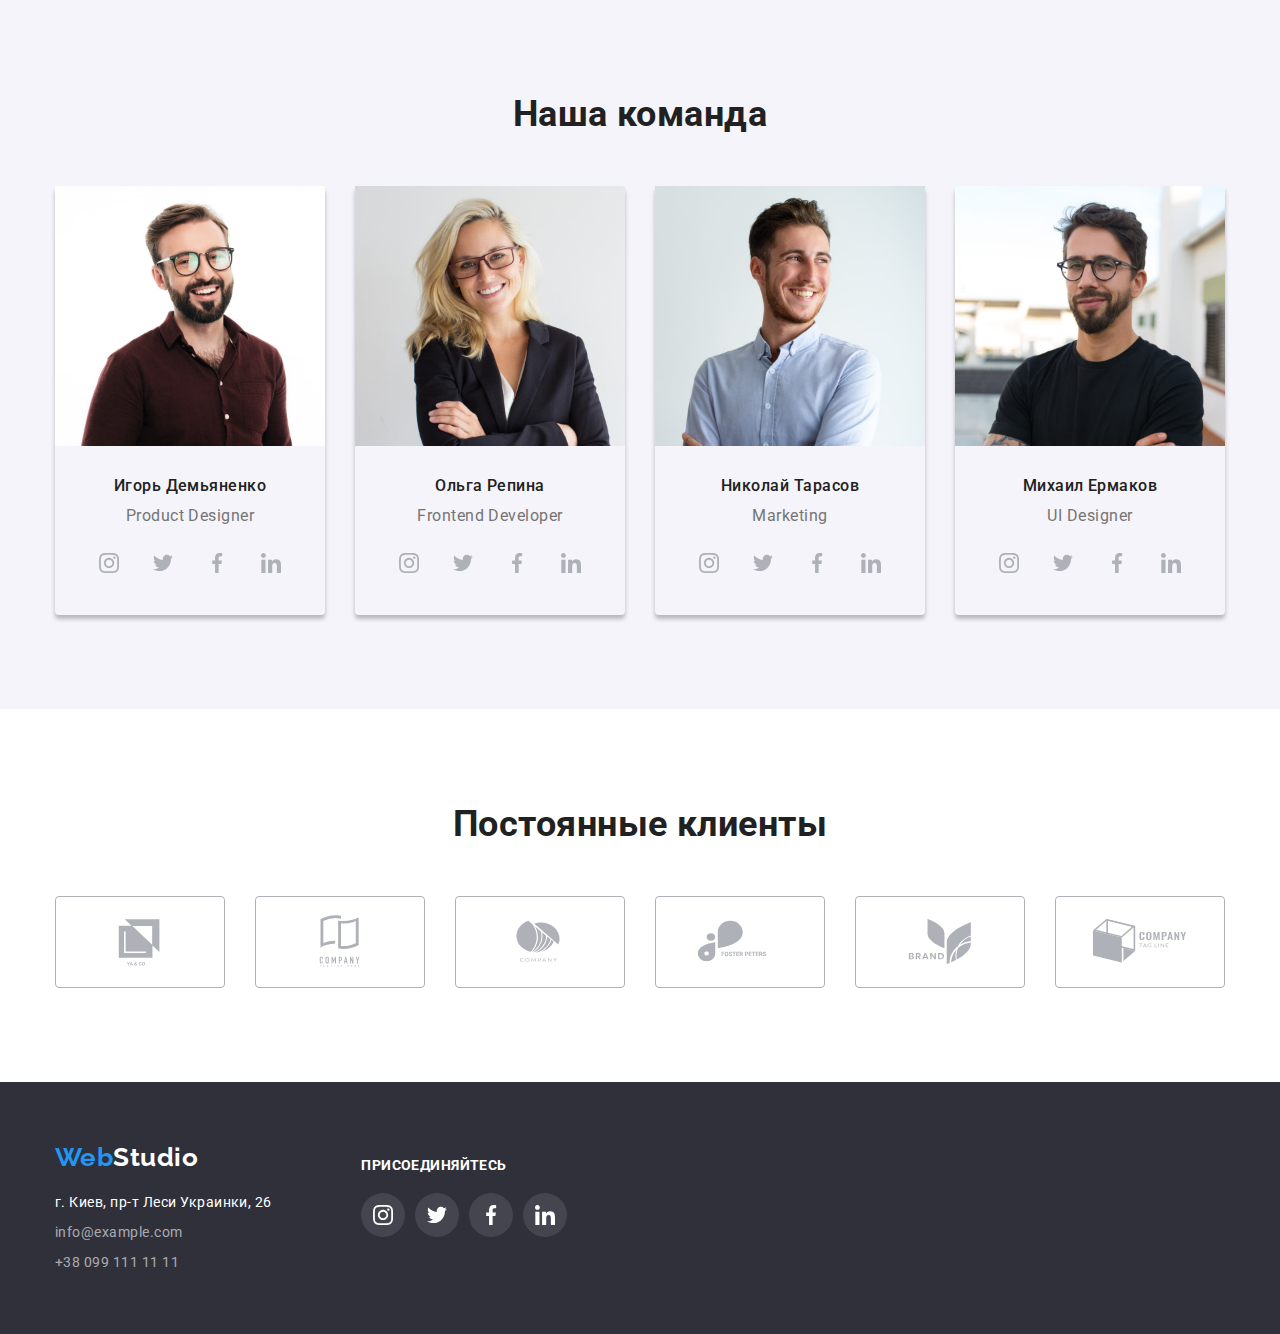
==== commit c547dbb4: "ДЗ 4 повна версія" ====
--- a/index.html
+++ b/index.html
@@ -107,28 +107,28 @@
                         <ul class="team-soc-list list">
                             <li class="team-soc">
                                 <a href="" class="team-soc-link">
-                                    <svg class="icon-soc-team" width="20" heigt="20">
+                                    <svg class="icon-soc-team" width="20" height="20">
                                         <use href="./images/icons.svg#icon-instagram"></use>
                                     </svg>
                                 </a>
                              </li>
                              <li class="team-soc">
                                 <a href="" class="team-soc-link">
-                                    <svg class="icon-soc-team" width="20" heigt="20">
+                                    <svg class="icon-soc-team" width="20" height="20">
                                         <use href="./images/icons.svg#icon-twitter"></use>
                                     </svg>
                                 </a>
                              </li>
                              <li class="team-soc">
                                 <a href="" class="team-soc-link">
-                                    <svg class="icon-soc-team" width="20" heigt="20">
+                                    <svg class="icon-soc-team" width="20" height="20">
                                         <use href="./images/icons.svg#icon-facebook"></use>
                                     </svg>
                                 </a>
                              </li>
                              <li class="team-soc">
                                 <a href="" class="team-soc-link">
-                                    <svg class="icon-soc-team" width="20" heigt="20">
+                                    <svg class="icon-soc-team" width="20" height="20">
                                         <use href="./images/icons.svg#icon-linkedin"></use>
                                     </svg>
                                 </a>
@@ -144,28 +144,28 @@
                         <ul class="team-soc-list list">
                             <li class="team-soc">
                                 <a href="" class="team-soc-link">
-                                    <svg class="icon-soc-team" width="20" heigt="20">
+                                    <svg class="icon-soc-team" width="20" height="20">
                                         <use href="./images/icons.svg#icon-instagram"></use>
                                     </svg>
                                 </a>
                              </li>
                              <li class="team-soc">
                                 <a href="" class="team-soc-link">
-                                    <svg class="icon-soc-team" width="20" heigt="20">
+                                    <svg class="icon-soc-team" width="20" height="20">
                                         <use href="./images/icons.svg#icon-twitter"></use>
                                     </svg>
                                 </a>
                              </li>
                              <li class="team-soc">
                                 <a href="" class="team-soc-link">
-                                    <svg class="icon-soc-team" width="20" heigt="20">
+                                    <svg class="icon-soc-team" width="20" height="20">
                                         <use href="./images/icons.svg#icon-facebook"></use>
                                     </svg>
                                 </a>
                              </li>
                              <li class="team-soc">
                                 <a href="" class="team-soc-link">
-                                    <svg class="icon-soc-team" width="20" heigt="20">
+                                    <svg class="icon-soc-team" width="20" height="20">
                                         <use href="./images/icons.svg#icon-linkedin"></use>
                                     </svg>
                                 </a>
@@ -181,28 +181,28 @@
                         <ul class="team-soc-list list">
                             <li class="team-soc">
                                 <a href="" class="team-soc-link">
-                                    <svg class="icon-soc-team" width="20" heigt="20">
+                                    <svg class="icon-soc-team" width="20" height="20">
                                         <use href="./images/icons.svg#icon-instagram"></use>
                                     </svg>
                                 </a>
                              </li>
                              <li class="team-soc">
                                 <a href="" class="team-soc-link">
-                                    <svg class="icon-soc-team" width="20" heigt="20">
+                                    <svg class="icon-soc-team" width="20" height="20">
                                         <use href="./images/icons.svg#icon-twitter"></use>
                                     </svg>
                                 </a>
                              </li>
                              <li class="team-soc">
                                 <a href="" class="team-soc-link">
-                                    <svg class="icon-soc-team" width="20" heigt="20">
+                                    <svg class="icon-soc-team" width="20" height="20">
                                         <use href="./images/icons.svg#icon-facebook"></use>
                                     </svg>
                                 </a>
                              </li>
                              <li class="team-soc">
                                 <a href="" class="team-soc-link">
-                                    <svg class="icon-soc-team" width="20" heigt="20">
+                                    <svg class="icon-soc-team" width="20" height="20">
                                         <use href="./images/icons.svg#icon-linkedin"></use>
                                     </svg>
                                 </a>
@@ -218,28 +218,28 @@
                         <ul class="team-soc-list list">
                             <li class="team-soc">
                                 <a href="" class="team-soc-link">
-                                    <svg class="icon-soc-team" width="20" heigt="20">
+                                    <svg class="icon-soc-team" width="20" height="20">
                                         <use href="./images/icons.svg#icon-instagram"></use>
                                     </svg>
                                 </a>
                              </li>
                              <li class="team-soc">
                                 <a href="" class="team-soc-link">
-                                    <svg class="icon-soc-team" width="20" heigt="20">
+                                    <svg class="icon-soc-team" width="20" height="20">
                                         <use href="./images/icons.svg#icon-twitter"></use>
                                     </svg>
                                 </a>
                              </li>
                              <li class="team-soc">
                                 <a href="" class="team-soc-link">
-                                    <svg class="icon-soc-team" width="20" heigt="20">
+                                    <svg class="icon-soc-team" width="20" height="20">
                                         <use href="./images/icons.svg#icon-facebook"></use>
                                     </svg>
                                 </a>
                              </li>
                              <li class="team-soc">
                                 <a href="" class="team-soc-link">
-                                    <svg class="icon-soc-team" width="20" heigt="20">
+                                    <svg class="icon-soc-team" width="20" height="20">
                                         <use href="./images/icons.svg#icon-linkedin"></use>
                                     </svg>
                                 </a>
@@ -257,42 +257,42 @@
                     <li class="client-item">
                         <a href="" class="client-link">
                             <svg class="icon-client" width="106" height="60">
-                                <use href="./images/icons.svg#icon-Logo1"></use>
-                            </svg>
-                         </a>
-                    </li>
-                    <li class="client-item">
-                        <a href="" class="client-link">
-                            <svg class="icon-client" width="106" height="60">
-                                <use href="./images/icons.svg#icon-Logo2"></use>
-                            </svg>
-                         </a>
-                    </li>
-                    <li class="client-item">
-                        <a href="" class="client-link">
-                            <svg class="icon-client" width="106" height="60">
-                                <use href="./images/icons.svg#icon-Logo3"></use>
-                            </svg>
-                         </a>
-                    </li>
-                    <li class="client-item">
-                        <a href="" class="client-link">
-                            <svg class="icon-client" width="106" height="60">
-                                <use href="./images/icons.svg#icon-Logo4"></use>
-                            </svg>
-                         </a>
-                    </li>
-                    <li class="client-item">
-                        <a href="" class="client-link">
-                            <svg class="icon-client" width="106" height="60">
-                                <use href="./images/icons.svg#icon-Logo5"></use>
-                            </svg>
-                         </a>
-                    </li>
-                    <li class="client-item">
-                        <a href="" class="client-link">
-                            <svg class="icon-client" width="106" height="60">
-                                <use href="./images/icons.svg#icon-Logo6"></use>
+                                <use href="./images/icons.svg#icon-client1"></use>
+                            </svg>
+                         </a>
+                    </li>
+                    <li class="client-item">
+                        <a href="" class="client-link">
+                            <svg class="icon-client" width="106" height="60">
+                                <use href="./images/icons.svg#icon-client2"></use>
+                            </svg>
+                         </a>
+                    </li>
+                    <li class="client-item">
+                        <a href="" class="client-link">
+                            <svg class="icon-client" width="106" height="60">
+                                <use href="./images/icons.svg#icon-client3"></use>
+                            </svg>
+                         </a>
+                    </li>
+                    <li class="client-item">
+                        <a href="" class="client-link">
+                            <svg class="icon-client" width="106" height="60">
+                                <use href="./images/icons.svg#icon-client4"></use>
+                            </svg>
+                         </a>
+                    </li>
+                    <li class="client-item">
+                        <a href="" class="client-link">
+                            <svg class="icon-client" width="106" height="60">
+                                <use href="./images/icons.svg#icon-client5"></use>
+                            </svg>
+                         </a>
+                    </li>
+                    <li class="client-item">
+                        <a href="" class="client-link">
+                            <svg class="icon-client" width="106" height="60">
+                                <use href="./images/icons.svg#icon-client6"></use>
                             </svg>
                          </a>
                     </li>
@@ -301,15 +301,50 @@
         </section>
     </main>
     <footer class="footer">
-    <div class="container footer-section">
-        <a href="" class="logo link logo-link" lang="en">Web<span class="footer-logo">Studio</span></a>
-        <address>
-            <ul class="list footer-list">
-                <li class="footer-item"><a href="https://goo.gl/maps/xNYy4oC4myurMbKr9" class="footer-link link" target="_blank" rel="noopener noreferer nofollow">г. Киев, пр-т Леси Украинки, 26</a></li>
-                <li class="footer-item"><a href="malito:info@example.com" class="footer-contact link">info@example.com</a></li>
-                <li class="footer-item"><a href="tel:+380991111111" class="footer-contact link">+38 099 111 11 11</a></li>
-            </ul>   
-        </address>
+    <div class="container footer-container">
+        <div class="footer-contact-container">
+            <a href="" class="logo link logo-link" lang="en">Web<span class="footer-logo">Studio</span></a>
+            <address>
+                <ul class="list footer-list">
+                    <li class="footer-item"><a href="https://goo.gl/maps/xNYy4oC4myurMbKr9" class="footer-link link" target="_blank" rel="noopener noreferer nofollow">г. Киев, пр-т Леси Украинки, 26</a></li>
+                    <li class="footer-item"><a href="malito:info@example.com" class="footer-contact link">info@example.com</a></li>
+                    <li class="footer-item"><a href="tel:+380991111111" class="footer-contact link">+38 099 111 11 11</a></li>
+                </ul>   
+            </address>
+        </div>
+        <div class="footer-soc-container">
+            <h2 class="footer-title">Присоединяйтесь</h2>
+            <ul class="footer-soc-list">
+                <li class="footer-soc-item">
+                    <a href="" class="footer-soc-link">
+                        <svg class="icon-soc-footer" width="20" height="20">
+                            <use href="./images/icons.svg#icon-instagram"></use>
+                        </svg>
+                    </a>
+                </li>
+                <li class="footer-soc-item">
+                    <a href="" class="footer-soc-link">
+                        <svg class="icon-soc-footer" width="20" height="20">
+                            <use href="./images/icons.svg#icon-twitter"></use>
+                        </svg>
+                    </a>
+                </li>
+                <li class="footer-soc-item">
+                    <a href="" class="footer-soc-link">
+                        <svg class="icon-soc-footer" width="20" height="20">
+                            <use href="./images/icons.svg#icon-facebook"></use>
+                        </svg>
+                    </a>
+                </li>
+                <li class="footer-soc-item">
+                    <a href="" class="footer-soc-link">
+                        <svg class="icon-soc-footer" width="20" height="20">
+                            <use href="./images/icons.svg#icon-linkedin"></use>
+                        </svg>
+                    </a>
+                </li>
+            </ul>
+        </div>
     </div>
     </footer>
 </body>
--- a/css/styles.css
+++ b/css/styles.css
@@ -308,12 +308,14 @@
 .team-soc-link {
     display: flex;
     justify-content: center;
+    align-items: center;
     width: 44px;
     height: 44px;
     border-radius: 50%;
     color: #afb1b8;
 }
-.team-soc-link:hover {
+.team-soc-link:hover,
+.team-soc-link:focus {
     background-color: var(--accent-color);
     color: #FFFFFF;
 }
@@ -323,9 +325,7 @@
 .icon-soc-team:hover {
     fill: currentColor;
 }
-/* .icon-soc-team:hover {
-    fill: currentColor; */
-/* } */
+
 /* Постоянные клиенты */
 .client-list {
     display: flex;
@@ -344,14 +344,16 @@
     cursor: pointer;
     color: #afb1b8;
 }
-.client-link:hover {
+.client-link:hover,
+.client-link:focus {
     border: solid var(--accent-color);
     color: var(--accent-color);
 }
 .icon-client {
     fill: currentColor;
 }
-.icon-client:hover {
+.icon-client:hover,
+.icon-client:focus {
     fill: currentColor;
 }
 /* Portfolio */
@@ -398,7 +400,12 @@
     padding: 60px 0px; 
     background-color: var(--dark-bg-color);
 }
-
+.footer-container {
+    display: flex;
+}
+.footer-contact-container {
+    margin-right: 70px;
+}
 .logo-link {
     display: block;
     margin-bottom: 20px;
@@ -434,5 +441,43 @@
 .footer-contact:focus {
     color: var(--accent-color)
 }
-
-
+.footer-title {
+    font-size: 14px;
+    height: 1.14;
+    letter-spacing: 0.03em;
+    text-transform: uppercase;
+    margin-bottom: 20px;
+    color: var(--light-text-color);
+}
+.footer-soc-container {
+    display: block;
+    width: 206px;
+    height: 80px;
+    margin-top: 15px;
+}
+.footer-soc-list {
+    display: flex;
+}
+.footer-soc-item {
+    display: flex;
+}
+.footer-soc-item + .footer-soc-item {
+    margin-left: 10px;
+}
+.footer-soc-link {
+    display: flex;
+    justify-content: center;
+    align-items: center;
+    width: 44px;
+    height: 44px;
+    border-radius: 50%;
+    cursor: pointer;
+    background-color: rgba(255, 255, 255, 0.1);
+}
+.footer-soc-link:hover,
+.footer-soc-link:focus {
+    background-color: var(--accent-color);
+}
+.icon-soc-footer {
+    fill: #FFFFFF;
+}